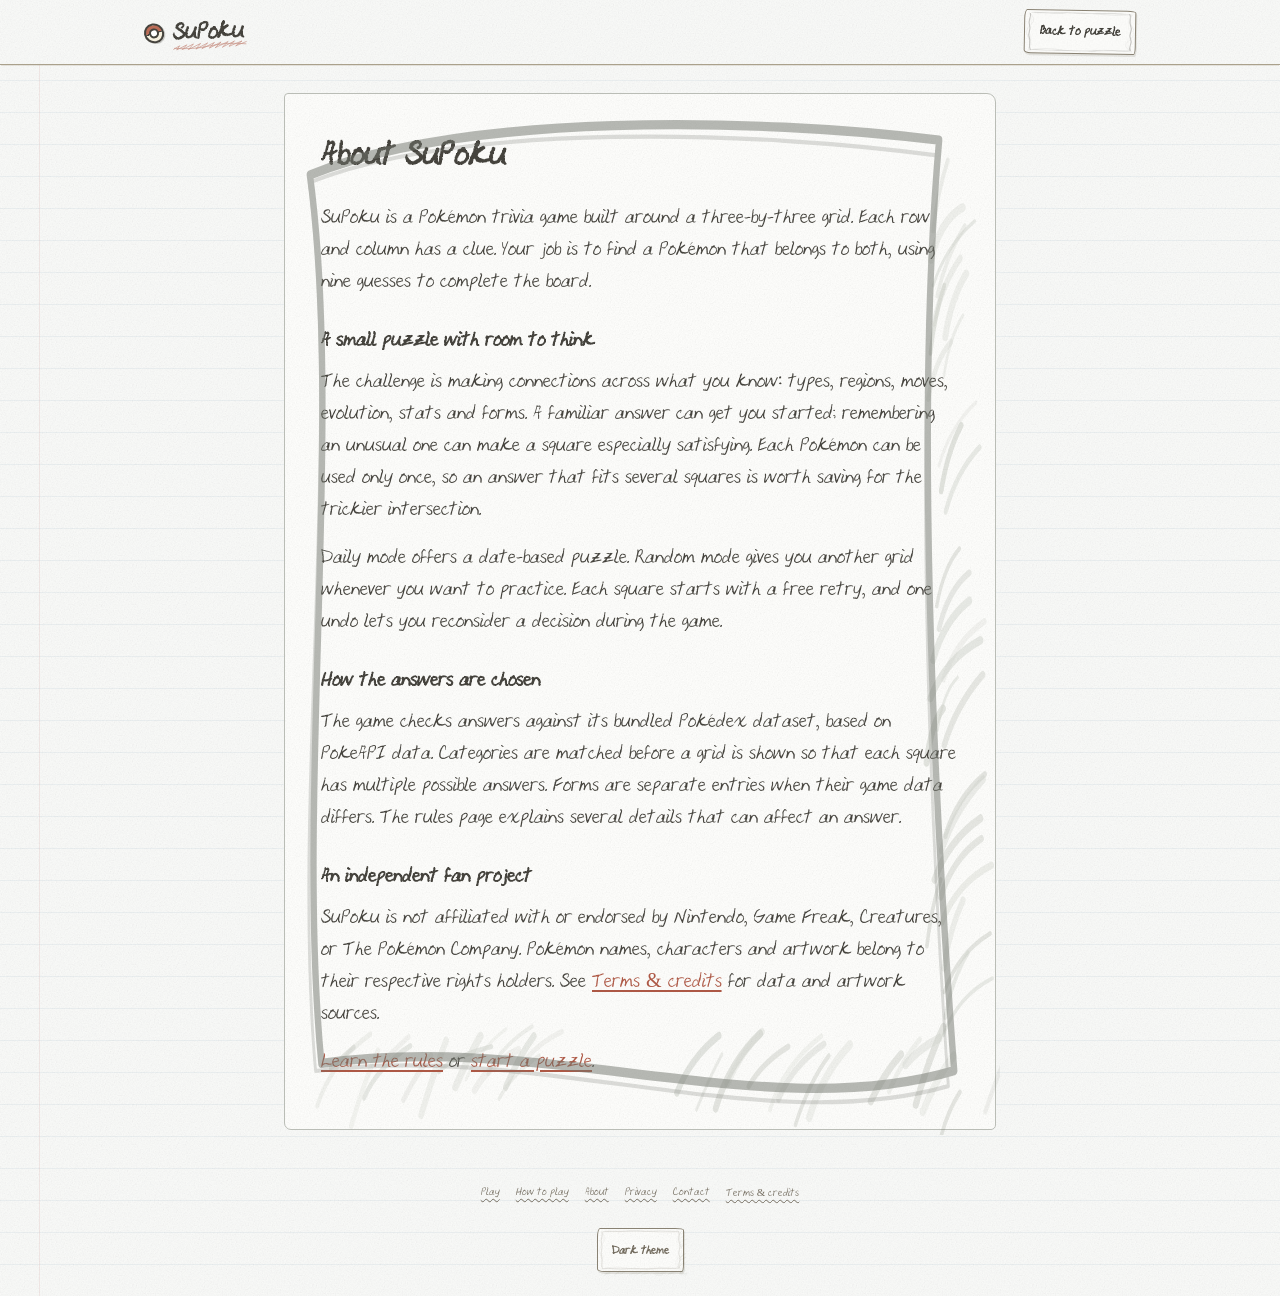
==== about.html @ bc1ccc9e "Initial commit: SuPoku daily Pokémon trivia grid Includes saved progress across reloads, a daily puz" ====
<!DOCTYPE html>
<html lang="en"><head><meta charset="utf-8">
<meta name="viewport" content="width=device-width, initial-scale=1">
<title>About SuPoku · SuPoku</title>
<meta name="description" content="An independent Pokémon trivia puzzle with a paper-and-pencil feel.">
<script src="theme.js"></script><link rel="stylesheet" href="style.css"></head>
<body class="info-page"><header class="topbar"><a class="brand" href="index.html"><span class="ball" aria-hidden="true"></span> SuPoku</a><a class="pill" href="index.html">Back to puzzle</a></header>
<main class="document-page"><article><h1>About SuPoku</h1>
<p>SuPoku is a Pokémon trivia game built around a three-by-three grid. Each row and column has a clue. Your job is to find a Pokémon that belongs to both, using nine guesses to complete the board.</p>
<h2>A small puzzle with room to think</h2>
<p>The challenge is making connections across what you know: types, regions, moves, evolution, stats and forms. A familiar answer can get you started; remembering an unusual one can make a square especially satisfying. Each Pokémon can be used only once, so an answer that fits several squares is worth saving for the trickier intersection.</p>
<p>Daily mode offers a date-based puzzle. Random mode gives you another grid whenever you want to practice. Each square starts with a free retry, and one undo lets you reconsider a decision during the game.</p>
<h2>How the answers are chosen</h2>
<p>The game checks answers against its bundled Pokédex dataset, based on PokeAPI data. Categories are matched before a grid is shown so that each square has multiple possible answers. Forms are separate entries when their game data differs. The rules page explains several details that can affect an answer.</p>
<h2>An independent fan project</h2>
<p>SuPoku is not affiliated with or endorsed by Nintendo, Game Freak, Creatures, or The Pokémon Company. Pokémon names, characters and artwork belong to their respective rights holders. See <a href="terms.html">Terms &amp; credits</a> for data and artwork sources.</p>
<p><a href="how-to-play.html">Learn the rules</a> or <a href="index.html">start a puzzle</a>.</p></article></main>
<footer class="site-footer"><nav aria-label="Site information"><a href="index.html">Play</a><a href="how-to-play.html">How to play</a><a href="about.html">About</a><a href="privacy.html">Privacy</a><a href="contact.html">Contact</a><a href="terms.html">Terms & credits</a></nav></footer><div class="theme-footer"><button class="ghost" type="button" data-theme-toggle aria-pressed="false">Dark theme</button></div></body></html>
---- style.css ----
@font-face {
  font-family: "Scapholene";
  src: url("assets/fonts/Scapholene.ttf") format("truetype");
  font-weight: 400;
  font-style: normal;
  font-display: swap;
}

:root {
  --bg: #f3efe5;
  --card: #faf7ef;
  --ink: #45433d;
  --muted: #756e61;
  --line: #bab2a1;
  --accent: #ad5845;
  --bad: #a34449;

  --radius: 14px;
  --radius-sm: 10px;

  /* Board metrics. The row-header column is narrower than the play squares so
     the squares get the space, and the Pokemon sits small inside its square. */
  --cell: 116px;
  --head: 96px;
  --gap: 8px;
  --mon: 54px;

  --shadow-sm: 0 1px 2px rgba(16, 24, 40, .05);
  --shadow-md: 0 4px 14px rgba(16, 24, 40, .07);
  --shadow-lg: 0 18px 46px rgba(16, 24, 40, .22);
}

* { box-sizing: border-box; }

/* author display rules must not defeat the hidden attribute */
[hidden] { display: none !important; }

body {
  margin: 0;
  font-family: "Segoe Print", "Bradley Hand", "Chalkboard SE", cursive;
  background: var(--bg);
  color: var(--ink);
  -webkit-font-smoothing: antialiased;
  -webkit-tap-highlight-color: transparent;
}

button { font-family: inherit; }

/* ------------------------------------------------------------- topbar --- */
.topbar {
  display: flex; align-items: center; justify-content: space-between;
  gap: 16px; padding: 11px 20px;
  background: var(--card); border-bottom: 1px solid var(--line);
  position: sticky; top: 0; z-index: 40;
}
.brand {
  display: flex; align-items: center; gap: 9px;
  font-size: 18px; font-weight: 800; letter-spacing: -.01em;
}
.ball {
  width: 20px; height: 20px; border-radius: 50%; flex: none;
  background: linear-gradient(180deg, var(--accent) 0 48%, #fff 48% 52%, #f3f5f8 52% 100%);
  border: 2px solid var(--ink); position: relative;
}
.ball::after {
  content: ""; position: absolute; inset: 0; margin: auto;
  width: 6px; height: 6px; border-radius: 50%;
  background: #fff; border: 2px solid var(--ink);
}
.topbar-actions { display: flex; gap: 7px; align-items: center; }

.pill {
  border: 1px solid var(--line); background: var(--card); color: var(--muted);
  font: inherit; font-size: 13px; font-weight: 600;
  padding: 7px 15px; border-radius: 999px; cursor: pointer;
  transition: background .12s, color .12s, border-color .12s;
}
.pill:hover { color: var(--ink); }
.pill.is-active { background: var(--ink); border-color: var(--ink); color: #fff; }

/* ------------------------------------------------------------ settings --- */
.settings { position: relative; }
.cog {
  display: flex; align-items: center; justify-content: center;
  width: 33px; height: 33px; padding: 0;
  border: 1px solid var(--line); border-radius: 50%;
  background: var(--card); color: var(--muted); cursor: pointer;
  transition: color .12s, border-color .12s;
}
.cog:hover, .cog[aria-expanded="true"] { color: var(--ink); border-color: var(--muted); }

.settings-pop {
  position: absolute; top: 42px; right: 0; z-index: 60;
  width: 212px; padding: 13px 14px;
  background: var(--card); border: 1px solid var(--line);
  border-radius: 12px; box-shadow: var(--shadow-lg);
}
.set-title {
  font-size: 10px; font-weight: 700; letter-spacing: .08em;
  text-transform: uppercase; color: var(--muted); margin-bottom: 9px;
}
.switch-row {
  display: flex; align-items: center; justify-content: space-between;
  gap: 10px; font-size: 13px; font-weight: 600; cursor: pointer;
}
.switch-row input { position: absolute; opacity: 0; pointer-events: none; }
.switch {
  position: relative; flex: none; width: 38px; height: 22px;
  border-radius: 999px; background: var(--line); transition: background .15s;
}
.switch::after {
  content: ""; position: absolute; top: 3px; left: 3px;
  width: 16px; height: 16px; border-radius: 50%;
  background: #fff; box-shadow: 0 1px 3px rgba(0, 0, 0, .25);
  transition: transform .15s;
}
.switch-row input:checked + .switch { background: var(--accent); }
.switch-row input:checked + .switch::after { transform: translateX(16px); }
.switch-row input:focus-visible + .switch { outline: 2px solid var(--ink); outline-offset: 2px; }
.set-note { margin: 9px 0 0; font-size: 11px; color: var(--muted); line-height: 1.45; }

/* -------------------------------------------------------------- board --- */
main { padding: 26px 16px 56px; }

.board-wrap {
  display: flex; align-items: flex-start; justify-content: center;
  gap: 26px; flex-wrap: wrap;
}

.board {
  display: grid;
  grid-template-columns: var(--head) repeat(3, var(--cell));
  grid-template-rows: var(--head) repeat(3, var(--cell));
  gap: var(--gap);
}

/* category headers */
.cat {
  display: flex; flex-direction: column; align-items: center; justify-content: center;
  gap: 3px; padding: 4px; text-align: center; line-height: 1.15;
  overflow: hidden;
}
.cat-top {
  font-size: 9px; font-weight: 700; letter-spacing: .08em;
  color: var(--muted); text-transform: uppercase;
}
.cat-main {
  font-size: 13px; font-weight: 800; text-transform: uppercase;
  letter-spacing: -.01em; overflow-wrap: anywhere;
}
.cat-icon { width: 30px; height: 30px; object-fit: contain; margin-bottom: 1px; }
/* a plain type clue is shown as its icon alone, so give it the whole square */
.cat-icon-solo { width: 48px; height: 48px; object-fit: contain; }
.crit-icon-solo { width: 42px; height: 42px; object-fit: contain; }

/* inline type icon, used in search results */
.ticon { width: 16px; height: 16px; object-fit: contain; vertical-align: -3px; }
.crit-icon { width: 28px; height: 28px; object-fit: contain; margin-bottom: 3px; }

.corner {
  display: flex; flex-direction: column; align-items: center; justify-content: center;
  gap: 5px;
}
.corner .ball { width: 26px; height: 26px; }
.corner small {
  font-size: 10px; font-weight: 800; color: var(--muted);
  letter-spacing: .02em;
}

/* play squares */
.cell {
  position: relative;
  background: var(--card); border: 1px solid var(--line);
  border-radius: var(--radius-sm); box-shadow: var(--shadow-sm);
  cursor: pointer; padding: 6px 5px; overflow: hidden;
  display: flex; flex-direction: column; align-items: center; justify-content: center;
  gap: 3px;
  transition: box-shadow .12s, border-color .12s, transform .12s;
}
.cell:hover:not(.filled):not(.locked) {
  border-color: var(--accent);
  box-shadow: 0 0 0 2px rgba(227, 53, 13, .16), var(--shadow-sm);
}
.cell.filled, .cell.locked { cursor: default; }
.cell img { width: var(--mon); height: var(--mon); object-fit: contain; }
.cell .cname {
  font-size: 9.5px; font-weight: 700; text-align: center; line-height: 1.2;
  max-width: 100%; overflow: hidden; overflow-wrap: anywhere;
  display: -webkit-box; -webkit-line-clamp: 2; -webkit-box-orient: vertical;
}
.cell.miss { background: #fdf0f1; border-color: #f0c8cd; }
.cell.miss .cname { color: var(--bad); }

/* a filled square you can still spend the undo on */
.cell.undoable { cursor: pointer; }
.cell.undoable:hover { box-shadow: 0 0 0 2px rgba(123, 135, 148, .35), var(--shadow-sm); }

/* a square whose free retry has been spent */
.cell.used-retry::after {
  content: ""; position: absolute; top: 6px; right: 6px;
  width: 6px; height: 6px; border-radius: 50%; background: #e78b96;
}

@keyframes shake {
  0%,100% { transform: translateX(0); }
  25% { transform: translateX(-6px); }
  75% { transform: translateX(6px); }
}
.shake { animation: shake .28s; }

/* ------------------------------------------------------------- rarity --- */
/* Tint by how many other players gave the same answer. */
.cell.tier-legendary,
.cell.tier-epic,
.cell.tier-rare,
.cell.tier-uncommon,
.cell.tier-common { border-width: 2px; }

.tier-legendary { background: #ffd873; border-color: #c08a00; }
.tier-epic      { background: #d7bdfa; border-color: #6d28d9; }
.tier-rare      { background: #a9d2fb; border-color: #1667c8; }
.tier-uncommon  { background: #98e3b0; border-color: #17833f; }
.tier-common    { background: #cfd8e5; border-color: #74839a; }

.rarity {
  position: absolute; top: 5px; left: 5px;
  font-size: 9px; font-weight: 800;
  padding: 1.5px 5px; border-radius: 6px;
  background: #fff; color: var(--ink);
  box-shadow: 0 1px 2px rgba(0, 0, 0, .14);
}

.legend {
  display: flex; flex-wrap: wrap; gap: 7px 15px;
  justify-content: center; margin-top: 24px;
  font-size: 10.5px; font-weight: 600; color: var(--muted);
}
.legend-item { display: flex; align-items: center; gap: 5px; }
.legend-item i {
  width: 13px; height: 13px; border-radius: 3px;
  border: 1px solid; display: inline-block;
}

/* ---------------------------------------------------------- scorepanel --- */
.scorepanel { display: flex; flex-direction: column; gap: 9px; width: 166px; }

.panel-card {
  background: var(--card); border: 1px solid var(--line);
  border-radius: 12px; padding: 12px 14px; box-shadow: var(--shadow-sm);
}

.guess-head { display: flex; align-items: baseline; justify-content: space-between; gap: 8px; }
.score-label {
  font-size: 10px; font-weight: 700; letter-spacing: .07em;
  color: var(--muted); text-transform: uppercase; line-height: 1.3;
}
.score-value { font-size: 30px; font-weight: 800; line-height: 1; font-variant-numeric: tabular-nums; }

/* nine bars, one per guess, dimming as they are spent */
.pips { display: flex; gap: 4px; margin-top: 11px; }
.pip { flex: 1; height: 5px; border-radius: 3px; background: var(--accent); }
.pip.spent { background: var(--line); }

.undo-card {
  display: flex; align-items: center; gap: 8px;
  font-size: 12px; font-weight: 600; padding: 11px 13px;
}
.undo-icon { font-size: 15px; line-height: 1; }
.undo-card.is-ready { color: var(--ink); box-shadow: inset 3px 0 0 var(--accent), var(--shadow-sm); }
.undo-card.is-spent { color: var(--muted); border-style: dashed; background: transparent; box-shadow: none; }
.undo-card.is-spent .undo-icon { opacity: .45; }

.score-sub { font-size: 11px; color: var(--muted); text-align: center; }

.ghost {
  border: 1px solid var(--line); background: var(--card); color: var(--muted);
  font: inherit; font-size: 12px; font-weight: 600;
  padding: 10px 14px; border-radius: 10px; cursor: pointer;
  transition: color .12s, border-color .12s;
}
.ghost:hover { color: var(--bad); border-color: var(--bad); }
.ghost:disabled { opacity: .4; cursor: default; }
.ghost:disabled:hover { color: var(--muted); border-color: var(--line); }
.ghost.wide { width: 100%; }

.hint { text-align: center; color: var(--muted); font-size: 12.5px; margin-top: 18px; }
.loading { text-align: center; padding: 80px 20px; color: var(--muted); }

/* -------------------------------------------------------------- sheet --- */
.overlay {
  position: fixed; inset: 0; background: rgba(20, 28, 38, .55);
  display: flex; align-items: flex-start; justify-content: center;
  padding: 7vh 14px 14px; z-index: 50;
  overflow-y: auto;
}
.sheet {
  background: var(--card); border-radius: var(--radius); width: 100%; max-width: 430px;
  padding: 22px; position: relative; box-shadow: var(--shadow-lg);
}
.sheet-close {
  position: absolute; top: 8px; right: 10px; border: 0; background: none;
  width: 32px; height: 32px; font-size: 24px; line-height: 1;
  color: var(--muted); cursor: pointer;
}
.sheet-close:hover { color: var(--ink); }

.sheet-crit { display: flex; align-items: center; justify-content: center; gap: 14px; margin-bottom: 16px; }
.crit { text-align: center; flex: 1; min-width: 0; }
.crit-top {
  display: block; font-size: 9.5px; font-weight: 700; letter-spacing: .09em;
  color: var(--muted); text-transform: uppercase;
}
.crit-main { display: block; font-size: 15px; font-weight: 800; text-transform: uppercase; overflow-wrap: anywhere; }
.crit-x { color: var(--muted); font-size: 18px; flex: none; }

.answer-count {
  text-align: center; font-size: 12px; font-weight: 600; color: var(--muted);
  margin: -6px 0 13px;
}
.sheet-miss {
  text-align: center; font-size: 12.5px; font-weight: 600;
  color: var(--bad); margin: -6px 0 12px;
}
.undo-square {
  display: block; margin: 0 auto 12px;
  border: 1px solid var(--line); background: var(--card); color: var(--muted);
  font: inherit; font-size: 12px; font-weight: 600;
  padding: 8px 14px; border-radius: 8px; cursor: pointer;
}
.undo-square:hover { color: var(--ink); border-color: var(--muted); }

#search {
  width: 100%; font: inherit; font-size: 16px; padding: 11px 13px;
  border: 1px solid var(--line); border-radius: 9px; outline: none;
}
#search:focus { border-color: var(--accent); }

.results { list-style: none; margin: 10px 0 0; padding: 0; max-height: 44vh; overflow-y: auto; }
.results li {
  display: flex; align-items: center; gap: 10px; padding: 6px 8px;
  border-radius: 8px; cursor: pointer;
}
.results li:hover, .results li.sel { background: #f1f4f9; }
.results img { width: 40px; height: 40px; object-fit: contain; flex: none; }
.results .rname { font-size: 14px; font-weight: 600; }
.results .rmeta { font-size: 11px; color: var(--muted); }
.results .empty { color: var(--muted); font-size: 13px; padding: 10px 8px; cursor: default; }

/* --------------------------------------------------------- done sheet --- */
.sheet-done { text-align: center; max-width: 400px; }
.sheet-done h2 { margin: 4px 0 4px; font-size: 22px; }
.sheet-done p { margin: 0 0 14px; color: var(--muted); font-size: 14px; }
.done-grid {
  display: grid; grid-template-columns: repeat(3, 1fr); gap: 6px;
  margin-bottom: 16px; font-size: 11px;
}
.done-grid > button {
  background: #f1f4f9; border-radius: 8px; padding: 8px 4px;
  display: flex; flex-direction: column; align-items: center; gap: 3px;
}
.done-grid img { width: 42px; height: 42px; object-fit: contain; }
.done-grid img.faded { opacity: .45; }
.done-grid .miss-txt { color: var(--muted); }
.done-score { margin: 0 0 6px; font-size: 12.5px; font-weight: 700; color: var(--ink); }
.done-hint { font-size: 12px; color: var(--muted); margin: 0 0 14px; }

/* nearest-neighbour only where a real pixel sprite is being shown */
body.pixel-art img.poke, img.poke.is-sprite { image-rendering: pixelated; }

.sheet-confirm { text-align: center; max-width: 360px; }
.sheet-confirm h2 { margin: 4px 0 8px; font-size: 19px; }
.sheet-confirm p { margin: 0 0 18px; color: var(--muted); font-size: 13.5px; }
.confirm-actions { display: flex; gap: 10px; }
.confirm-actions .ghost, .confirm-actions .primary { flex: 1; padding: 11px 14px; }

.primary {
  border: 0; background: var(--accent); color: #fff; font: inherit;
  font-size: 14px; font-weight: 700; padding: 12px 22px;
  border-radius: 10px; cursor: pointer; width: 100%;
}
.primary:hover { filter: brightness(1.06); }

/* -------------------------------------------------------------- toast --- */
.toast {
  position: fixed; left: 50%; bottom: 22px; transform: translateX(-50%);
  background: var(--ink); color: #fff; font-size: 13px; font-weight: 600;
  padding: 11px 18px; border-radius: 10px; z-index: 80;
  box-shadow: 0 8px 24px rgba(0, 0, 0, .25); max-width: calc(100vw - 28px);
  text-align: center;
}
.toast b { color: #ffb4a6; }

/* Sketchbook finish: local paper grain, uneven pencil contours, soft pigment. */
body {
  min-height: 100vh;
  background-image: url("assets/paper-grain.svg"),
    radial-gradient(ellipse at 45% 20%, #fffdf680, transparent 75%);
}

.topbar {
  background: var(--bg) url("assets/paper-grain.svg");
  border-bottom: 1px solid #aaa18c;
  box-shadow: 0 2px 0 -1px #aaa18c40;
  padding: 14px max(24px, calc((100vw - 1000px) / 2));
}
.brand { font-size: 24px; font-weight: 700; transform: rotate(-2deg); }
.ball {
  border-radius: 48% 52% 46% 54%;
  background: linear-gradient(175deg, #ba6c57 0 46%, var(--ink) 47% 53%, #f6f0df 54%);
  box-shadow: 1px 1px 0 #45433d40;
}
.pill, .cog, .ghost, .undo-square, .primary {
  border: 1px solid #898273;
  border-radius: 5px 12px 4px 10px / 10px 4px 12px 5px;
  background-image: url("assets/paper-grain.svg");
  box-shadow: 1px 2px 0 #514a3520;
}
.pill { color: var(--ink); }
.pill.is-active {
  color: var(--accent); border-color: var(--accent); background-color: #efe1cf;
  background-image: repeating-linear-gradient(-38deg, transparent 0 4px, #ad584510 4px 5px);
  transform: rotate(-2deg);
}
.cog { border-radius: 46% 54% 48% 52%; }
.cell {
  border: 1.5px solid #8c877a;
  border-radius: 4px 8px 5px 9px / 8px 4px 9px 4px;
  background-image: url("assets/paper-grain.svg");
  box-shadow: 1px 2px 0 #61564020, inset 0 0 15px #aa926708;
}
.cell:nth-child(3n) { border-radius: 8px 4px 9px 3px / 4px 9px 3px 8px; }
.cell::before {
  content: ""; position: absolute; inset: 2px; pointer-events: none;
  border: 1px solid #655b4220; border-radius: inherit;
}
.cell:hover:not(.filled):not(.locked) {
  background-color: #f2e8d6; border-color: var(--accent);
  box-shadow: 1px 2px 0 #ad584535; transform: translateY(-2px);
}
.cat-main, .crit-main { font-weight: 700; }
.cat-icon, .cat-icon-solo, .crit-icon, .crit-icon-solo { filter: saturate(.7); }
.panel-card, .settings-pop, .sheet {
  background-image: url("assets/paper-grain.svg");
  border: 1px solid #a59a83;
  border-radius: 3px 7px 4px 9px / 8px 3px 8px 4px;
  box-shadow: 2px 3px 0 #675b3c13, 0 8px 18px #675b3c09;
}
.scorepanel { padding-top: 12px; }
.guess-card { position: relative; padding-top: 19px; transform: rotate(1deg); }
.guess-card::before {
  content: ""; position: absolute; top: -7px; left: 32%; width: 36%; height: 14px;
  background: #dbc89c85; border-left: 1px dashed #b3a17970; border-right: 1px dashed #b3a17970;
  transform: rotate(-5deg);
}
.score-value { font-weight: 400; }
.pip { border-radius: 40% 20% 30% 10%; height: 6px; transform: rotate(-6deg); }
.pip:nth-child(even) { transform: rotate(4deg); }
.undo-card.is-ready { box-shadow: inset 3px 0 0 #ad584590, 1px 2px 0 #514a3515; }
.legend { margin-top: 30px; }
.legend-item i { border-radius: 35% 20% 30% 15%; background-image: url("assets/paper-grain.svg"); }
.hint { max-width: 540px; margin: 20px auto 0; line-height: 1.8; }
.tier-legendary { background-color: #f0dc9b; border-color: #a58a3f; }
.tier-epic { background-color: #ddcde8; border-color: #9377a4; }
.tier-rare { background-color: #cbdce5; border-color: #6b8fa5; }
.tier-uncommon { background-color: #d0dfbf; border-color: #7e9568; }
.tier-common { background-color: #dedbd1; border-color: #938d7e; }
.cell.miss { background-color: #f1dcd5; border-color: #bf8782; }
.rarity { background: #faf7efd9; box-shadow: none; border-radius: 2px 5px 3px 4px; }
.overlay { background: #3e392c66; backdrop-filter: blur(2px); }
.sheet { box-shadow: 5px 8px 0 #30261618, 0 18px 50px #30261626; }
#search {
  color: var(--ink); background: #fffdf660 url("assets/paper-grain.svg");
  border: 1px solid #9e9380; border-bottom: 2px solid #807563;
  border-radius: 5px 3px 8px 3px;
}
#search::placeholder { color: var(--muted); opacity: 1; }
.results li:hover, .results li.sel, .done-grid > button { background: #e9e1d1; }
.primary { border-color: #8c4839; }
.toast { background: #514c42 url("assets/paper-grain.svg"); border-radius: 4px 9px 5px 7px; }
button:focus-visible, .cell:focus-visible, #search:focus-visible {
  outline: 2px dashed var(--accent); outline-offset: 4px;
}
@media (prefers-reduced-motion: reduce) {
  *, *::before, *::after { animation: none !important; transition: none !important; }
}

/* Size the grid from its container, including when scrollbars take up space. */
html { -webkit-text-size-adjust: 100%; }
body { min-height: 100svh; }
main {
  width: 100%; max-width: 1040px; margin-inline: auto;
  padding: clamp(18px, 4svh, 48px) 24px max(20px, env(safe-area-inset-bottom));
}
.topbar {
  padding-block: 10px;
  padding-left: max(16px, env(safe-area-inset-left), calc((100% - 992px) / 2));
  padding-right: max(16px, env(safe-area-inset-right), calc((100% - 992px) / 2));
}
.brand { white-space: nowrap; }
.topbar-actions { flex: none; }
.pill, .cog, .ghost, .primary, .undo-square, .sheet-close { min-height: 44px; }
.cog, .sheet-close { width: 44px; }
.settings-pop { top: calc(100% + 10px); max-width: calc(100vw - 32px); }
.board-wrap { flex-wrap: nowrap; gap: clamp(18px, 3vw, 36px); }
.board {
  width: min(62vw, max(340px, calc(100svh - 230px)), 620px);
  flex: none; aspect-ratio: 1;
  grid-template-columns: minmax(0, .8fr) repeat(3, minmax(0, 1fr));
  grid-template-rows: minmax(0, .8fr) repeat(3, minmax(0, 1fr));
  gap: clamp(5px, 1vw, 9px);
}
.cat, .cell { min-width: 0; min-height: 0; }
.cell img { width: min(48%, 72px); height: auto; aspect-ratio: 1; flex-shrink: 1; min-height: 0; }
.cell .cname { font-size: clamp(9px, .85vw, 12px); }
.cat-main { font-size: clamp(11px, 1.1vw, 15px); }
.cat-top { font-size: clamp(8px, .8vw, 10px); }
.scorepanel { width: 184px; flex: none; padding-top: 12px; gap: 12px; }
.score-label { font-size: 11px; }
.undo-card { line-height: 1.6; }
.legend { margin-top: 22px; font-size: 11px; gap: 7px 16px; }
.hint { margin-top: 14px; font-size: 13px; }
.overlay {
  padding: max(16px, env(safe-area-inset-top)) max(12px, env(safe-area-inset-right)) max(16px, env(safe-area-inset-bottom)) max(12px, env(safe-area-inset-left));
  align-items: center; overscroll-behavior: contain;
}
.sheet { max-height: calc(100dvh - 32px); overflow-y: auto; overscroll-behavior: contain; }
.sheet-crit { padding-inline: 16px; }
.sheet-close { top: 2px; right: 2px; }
.results { max-height: min(44dvh, 380px); overscroll-behavior: contain; }
.results li { min-height: 48px; }
#search { min-height: 48px; }

@media (max-width: 759px) {
  main { padding: 18px 12px max(16px, env(safe-area-inset-bottom)); }
  .board-wrap { flex-direction: column; align-items: center; gap: 18px; }
  .board {
    /* Keep the board large enough to read on short screens; the page can scroll. */
    width: min(100%, 500px, max(280px, calc(100svh - 280px)));
  }
  .scorepanel {
    width: min(100%, 500px, max(280px, calc(100svh - 280px)));
    padding-top: 0; display: grid; grid-template-columns: minmax(0, 1fr) minmax(0, 1fr);
    gap: 8px 10px; align-items: stretch;
  }
  .guess-card { grid-row: span 2; display: flex; flex-direction: column; justify-content: center; padding: 16px 12px; }
  .guess-head { gap: 5px; }
  .score-label { font-size: 10px; }
  .undo-card { padding: 6px 10px; font-size: 11px; line-height: 1.4; }
  .scorepanel .ghost.wide { width: 100%; padding: 5px 10px; }
  .score-sub { grid-column: 1 / -1; font-size: 10px; }
  .legend { margin-top: 16px; font-size: 10px; gap: 5px 12px; }
  .hint { font-size: 12px; max-width: 440px; margin-top: 10px; line-height: 1.6; }
  .cat-main { font-size: clamp(10px, 2.5vw, 13px); }
  .cat-top { font-size: clamp(8px, 1.8vw, 9px); letter-spacing: .03em; }
  .cell .cname { font-size: clamp(8px, 2vw, 11px); }
  .rarity { font-size: 8px; padding: 1px 3px; top: 3px; left: 3px; }
  .cat-icon { width: 25px; height: 25px; }
  .cat-icon-solo { width: 38px; height: 38px; }
  .corner small { font-size: 9px; }
}
@media (max-width: 400px) {
  .topbar { padding-inline: 10px; gap: 6px; }
  .brand { font-size: 18px; gap: 5px; }
  .topbar-actions { gap: 5px; }
  .pill { padding: 6px 9px; font-size: 12px; }
  .cat { padding: 2px; gap: 2px; }
  .cell { padding: 4px 3px; gap: 2px; }
  .sheet { padding: 22px 12px 14px; }
  .crit-main { font-size: 12px; }
}
@media (max-height: 500px) and (min-width: 600px) {
  main { padding-top: 12px; }
  .board-wrap { flex-direction: row; align-items: flex-start; }
  .board { width: min(55%, max(260px, calc(100svh - 90px))); }
  .scorepanel { display: flex; width: 170px; padding-top: 10px; }
  .legend { margin-top: 14px; }
  .overlay { align-items: flex-start; }
}
@media (max-width: 400px) and (max-height: 650px) {
  main { padding-top: 10px; padding-bottom: 10px; }
  .board { width: min(100%, max(260px, calc(100svh - 305px))); }
  .board-wrap { gap: 12px; }
  .guess-card { padding: 12px 8px; }
  .score-value { font-size: 26px; }
  .legend { margin-top: 10px; font-size: 9px; gap: 4px 9px; }
  .legend-item { gap: 4px; }
  .legend-item i { width: 10px; height: 10px; }
  .hint { margin-top: 8px; font-size: 10px; line-height: 1.5; }
}

/* Crawlable information pages keep the same sketchbook treatment. */
a { color: var(--accent); text-underline-offset: 3px; }
a:focus-visible { outline: 2px dashed var(--accent); outline-offset: 4px; }
.info-page .brand { color: var(--ink); text-decoration: none; }
.info-page .topbar > .pill { display: inline-flex; align-items: center; text-decoration: none; }
.document-page { max-width: 760px; padding-block: 28px 32px; }
.document-page article {
  padding: clamp(18px, 4vw, 36px); background: var(--card) url("assets/paper-grain.svg");
  border: 1px solid var(--line); border-radius: 4px 9px 5px 7px;
  line-height: 1.85; font-family: "Segoe UI", system-ui, sans-serif; font-size: 16px;
  overflow-wrap: anywhere;
}
.document-page h1, .document-page h2 { font-family: "Segoe Print", "Bradley Hand", cursive; line-height: 1.5; }
.document-page h1 { font-size: clamp(25px, 5vw, 34px); margin: 0 0 20px; }
.document-page h2 { font-size: 20px; margin: 28px 0 10px; }
.document-page p { margin: 0 0 16px; }
.document-page li { margin-block: 8px; }
.document-page ul, .document-page ol { padding-left: 24px; }
.draft-note { padding: 12px; border: 1px dashed var(--accent); background: #efe1cf; }
.site-footer { max-width: 820px; margin: 0 auto; padding: 8px 12px max(14px, env(safe-area-inset-bottom)); }
.site-footer nav { display: flex; flex-wrap: wrap; justify-content: center; gap: 0 16px; }
.site-footer a { display: inline-flex; align-items: center; min-height: 44px; font-size: 11px; color: var(--muted); }
@media (max-width: 400px) { .site-footer nav { gap: 0 12px; } }

.theme-switch { margin-bottom: 16px; }
.switch-row { min-height: 44px; }
.theme-footer { text-align: center; padding: 0 12px 24px; }
:root { color-scheme: light; }
:root[data-theme="dark"] {
  color-scheme: dark;
  --bg: #242522;
  --card: #30322d;
  --ink: #e5e0d3;
  --muted: #b5b2a6;
  --line: #656759;
  --accent: #e4a28b;
  --bad: #eda4a5;
  --shadow-sm: 0 1px 2px #0003;
  --shadow-lg: 0 18px 46px #0006;
}
[data-theme="dark"] body {
  background-image: url("assets/paper-grain.svg"), radial-gradient(ellipse at 45% 20%, #d7ceb408, transparent 75%);
}
[data-theme="dark"] .topbar { border-bottom-color: var(--line); box-shadow: 0 2px 0 -1px #0005; }
[data-theme="dark"] .ball { background: linear-gradient(175deg, #ae705c 0 46%, #c6beab 47% 53%, #42443b 54%); }
[data-theme="dark"] .ball::after { background: #393b34; }
[data-theme="dark"] :is(.pill, .cog, .ghost, .undo-square) { border-color: #858674; }
[data-theme="dark"] .pill.is-active { background-color: #493b32; border-color: var(--accent); }
[data-theme="dark"] .cell { border-color: #878979; box-shadow: 1px 2px 0 #0004, inset 0 0 15px #0001; }
[data-theme="dark"] .cell::before { border-color: #cbc6af22; }
[data-theme="dark"] .cell:hover:not(.filled):not(.locked) { background-color: #454137; border-color: var(--accent); box-shadow: 1px 2px 0 #0005; }
[data-theme="dark"] :is(.panel-card, .settings-pop, .sheet) { border-color: #777866; box-shadow: 2px 3px 0 #0003, 0 8px 18px #0002; }
[data-theme="dark"] .guess-card::before { background: #ac9d6870; }
[data-theme="dark"] .undo-card.is-ready { box-shadow: inset 3px 0 0 var(--accent), 1px 2px 0 #0003; }
[data-theme="dark"] .overlay { background: #11140fd1; }
[data-theme="dark"] #search { background: #242620 url("assets/paper-grain.svg"); border-color: #8e8c77; }
[data-theme="dark"] #search:focus { border-color: var(--accent); }
[data-theme="dark"] :is(.results li:hover, .results li.sel, .done-grid > button) { background: #44463c; }
[data-theme="dark"] .primary { background-color: #a65842; color: #fff5e9; border-color: #d38d72; }
[data-theme="dark"] .tier-legendary { background-color: #554b2b; border-color: #ba9c53; }
[data-theme="dark"] .tier-epic { background-color: #4a3d56; border-color: #b79bc8; }
[data-theme="dark"] .tier-rare { background-color: #334955; border-color: #88b1c6; }
[data-theme="dark"] .tier-uncommon { background-color: #3c4c32; border-color: #a0b785; }
[data-theme="dark"] .tier-common { background-color: #44453d; border-color: #a3a08d; }
[data-theme="dark"] .cell.miss { background-color: #563738; border-color: #c98c8a; }
[data-theme="dark"] .rarity { background: #252720e8; }
[data-theme="dark"] .switch { background: #626654; }
[data-theme="dark"] .switch-row input:checked + .switch { background: #b76e55; }
[data-theme="dark"] .draft-note { background: #493b32; }
[data-theme="dark"] .theme-footer [aria-pressed="true"] { color: var(--accent); border-color: var(--accent); }

/* Retraced pencil lines stay on decorative layers, leaving text and hit areas crisp. */
:root { --pencil: #6f695a; --hatch: #766c5410; }
:root[data-theme="dark"] { --pencil: #b8b6a2; --hatch: #ddd3b510; }
.cell, [data-theme="dark"] .cell {
  border-style: solid;
  border-radius: 3% 2% 4% 2% / 2% 4% 2% 3%;
  box-shadow: 1px 2px 0 var(--hatch);
  background-image: url("assets/paper-grain.svg"), repeating-linear-gradient(128deg, transparent 0 9px, var(--hatch) 9px 10px, transparent 10px 14px);
}
.cell::before, [data-theme="dark"] .cell::before {
  inset: 0; border: 0; border-radius: 0;
  background: var(--pencil); opacity: .75;
  mask: url("assets/sketch-frame.svg") center / 100% 100% no-repeat;
}
.cell:nth-child(3n)::before { transform: rotate(180deg); }
.cell:not([class*="tier-"]):not(.miss),
[data-theme="dark"] .cell:not([class*="tier-"]):not(.miss) { border-color: transparent; }
.cell:nth-child(4n)::before { transform: scaleX(-1); }
.panel-card, .settings-pop, .sheet, .document-page article { position: relative; }
.panel-card::after, .settings-pop::after, .sheet::after, .document-page article::after {
  content: ""; position: absolute; inset: 1px; pointer-events: none;
  background: var(--pencil); opacity: .35;
  mask: url("assets/sketch-frame.svg") center / 100% 100% no-repeat;
}
.pill, .ghost, .undo-square, .primary {
  position: relative;
  border-radius: 3px 9px 2px 7px / 9px 2px 8px 3px;
}
.pill::after, .ghost::after, .undo-square::after, .primary::after {
  content: ""; position: absolute; inset: 1px; pointer-events: none;
  background: currentColor; opacity: .28;
  mask: url("assets/sketch-frame.svg") center / 100% 100% no-repeat;
}
.pill.is-active, [data-theme="dark"] .pill.is-active {
  background-image: repeating-linear-gradient(-32deg, transparent 0 3px, var(--hatch) 3px 5px), url("assets/paper-grain.svg");
  text-decoration: underline wavy; text-underline-offset: 5px; text-decoration-thickness: 1px;
}
.brand { position: relative; }
.brand::after {
  content: ""; position: absolute; left: 28px; right: -3px; bottom: -5px; height: 8px;
  background: var(--accent); opacity: .65; pointer-events: none;
  mask: url("assets/scribble.svg") center / 100% 100% no-repeat;
  transform: rotate(-2deg);
}
.pips { gap: 2px; }
.pip {
  height: 10px; border-radius: 0;
  mask: url("assets/scribble.svg") center / 100% 100% no-repeat;
}
.legend-item i {
  background-image: repeating-linear-gradient(125deg, transparent 0 2px, var(--hatch) 2px 4px);
  border-radius: 2px 4px 1px 3px; transform: rotate(-7deg);
}
.legend-item:nth-child(even) i { transform: rotate(6deg); }
.cat-main { transform: rotate(-1deg); }
.cat:nth-child(even) .cat-main { transform: rotate(1deg); }
.score-value { position: relative; left: -8px; transform: rotate(-5deg); }
#search, [data-theme="dark"] #search {
  border-bottom-style: dashed; border-bottom-width: 2px;
  border-radius: 3px 8px 2px 4px / 7px 2px 6px 3px;
}
.site-footer a { text-decoration-style: wavy; text-decoration-thickness: 1px; }

/* The supplied iPad sketches float in the page margins like notebook doodles. */
.doodle-layer {
  position: fixed; inset: 0; overflow: hidden; pointer-events: none; z-index: 0;
}
.doodle {
  position: absolute; display: block; height: auto; width: var(--doodle-size);
  opacity: .62; mix-blend-mode: multiply;
  filter: contrast(1.55) drop-shadow(var(--doodle-x, 2px) var(--doodle-y, 3px) 0 #59615b55);
  user-select: none;
}
.doodle-star {
  --doodle-size: clamp(72px, 9vw, 132px); --doodle-x: 2px; --doodle-y: 4px;
  left: max(8px, calc((100vw - 1160px) / 2)); top: 19vh; transform: rotate(-12deg);
}
.doodle-eye {
  --doodle-size: clamp(56px, 7vw, 96px); --doodle-x: 3px; --doodle-y: 2px;
  right: max(10px, calc((100vw - 1160px) / 2)); top: 25vh; transform: rotate(8deg);
}
.doodle-differential {
  --doodle-size: clamp(122px, 15vw, 220px); --doodle-x: 2px; --doodle-y: 4px;
  left: max(-28px, calc((100vw - 1330px) / 2)); top: 50vh; transform: rotate(-5deg);
}
.doodle-kinetic {
  --doodle-size: clamp(110px, 14vw, 200px); --doodle-x: 4px; --doodle-y: 3px;
  right: max(-20px, calc((100vw - 1300px) / 2)); top: 59vh; transform: rotate(4deg);
}
.doodle-stick {
  --doodle-size: clamp(72px, 9vw, 125px); --doodle-x: 2px; --doodle-y: 4px;
  left: max(12px, calc((100vw - 1120px) / 2)); bottom: 11vh; transform: rotate(-7deg);
}
.doodle-pythagorean {
  --doodle-size: clamp(132px, 17vw, 250px); --doodle-x: 3px; --doodle-y: 3px;
  right: max(-25px, calc((100vw - 1230px) / 2)); bottom: 9vh; transform: rotate(3deg);
}
body > :is(.topbar, main, .loading, .site-footer) { position: relative; z-index: 1; }
[data-theme="dark"] .topbar { z-index: 40; }
[data-theme="light"] .topbar, :root:not([data-theme="dark"]) .topbar { z-index: 40; }
[data-theme="dark"] .doodle {
  opacity: .48; mix-blend-mode: screen;
  filter: invert(1) contrast(1.55) drop-shadow(var(--doodle-x, 2px) var(--doodle-y, 3px) 0 #eee8d075);
}
@media (max-width: 759px) {
  .doodle { opacity: .42; }
  .doodle-star { --doodle-size: 64px; left: 1%; top: 18vh; }
  .doodle-eye { --doodle-size: 54px; right: 1%; top: 24vh; }
  .doodle-differential { --doodle-size: 104px; left: -9%; top: 53vh; }
  .doodle-kinetic { --doodle-size: 96px; right: -8%; top: 61vh; }
  .doodle-stick { --doodle-size: 68px; left: 2%; bottom: 10vh; }
  .doodle-pythagorean { --doodle-size: 120px; right: -10%; bottom: 8vh; }
  [data-theme="dark"] .doodle { opacity: .34; }
}
@media (max-width: 400px) {
  .doodle-star { top: 15vh; }
  .doodle-eye { top: 21vh; }
  .doodle-differential { top: 49vh; }
  .doodle-kinetic { top: 57vh; }
}

/* Correct answers sit on tiny, imperfect paper cut-outs. */
:root {
  --cutout-paper: #fffefa;
  --cutout-line: #76786f;
  --cutout-shadow: #59615b55;
}
:root[data-theme="dark"] {
  --cutout-paper: #ebe8dc;
  --cutout-line: #575b53;
  --cutout-shadow: #080b09b8;
}
.cell.filled .poke-cutout {
  position: relative; z-index: 0; isolation: isolate;
  display: flex; align-items: center; justify-content: center;
  width: min(52%, 78px); aspect-ratio: 1; flex: none;
  transform: rotate(var(--cutout-tilt, -2deg));
  /* The shadow is painted by the image below so it follows the Pokémon silhouette. */
  filter: none;
}
.cell.filled .poke-cutout::before {
  /* The mask uses the artwork's alpha channel, so the paper follows the silhouette. */
  content: ""; position: absolute; z-index: -2; inset: 0;
  background: var(--cutout-line); opacity: .65;
  -webkit-mask-image: var(--cutout-image); mask-image: var(--cutout-image);
  -webkit-mask-position: center; mask-position: center;
  -webkit-mask-repeat: no-repeat; mask-repeat: no-repeat;
  -webkit-mask-size: 100% 100%; mask-size: 100% 100%;
  transform: scale(1.14);
}
.cell.filled .poke-cutout::after {
  content: ""; position: absolute; z-index: -1; inset: 0;
  background: var(--cutout-paper);
  -webkit-mask-image: var(--cutout-image); mask-image: var(--cutout-image);
  -webkit-mask-position: center; mask-position: center;
  -webkit-mask-repeat: no-repeat; mask-repeat: no-repeat;
  -webkit-mask-size: 100% 100%; mask-size: 100% 100%;
  transform: scale(1.09);
}
.cell.filled .poke-cutout .poke {
  position: relative; z-index: 0;
  width: 100%; height: 100%; object-fit: contain;
  /* Multiple one-pixel offsets create a crisp paper border around the alpha silhouette. */
  filter:
    drop-shadow(2px 0 0 var(--cutout-paper))
    drop-shadow(-2px 0 0 var(--cutout-paper))
    drop-shadow(0 2px 0 var(--cutout-paper))
    drop-shadow(0 -2px 0 var(--cutout-paper))
    drop-shadow(1px 1px 0 var(--cutout-paper))
    drop-shadow(-1px -1px 0 var(--cutout-paper))
    drop-shadow(0 0 1px var(--cutout-line))
    drop-shadow(var(--cutout-x, 2px) var(--cutout-y, 3px) 1px var(--cutout-shadow));
}
.cell.cutout-0 .poke-cutout { --cutout-tilt: -3deg; --cutout-x: 2px; --cutout-y: 4px; }
.cell.cutout-1 .poke-cutout { --cutout-tilt: 2deg; --cutout-x: 3px; --cutout-y: 2px; }
.cell.cutout-2 .poke-cutout { --cutout-tilt: -1deg; --cutout-x: 1px; --cutout-y: 4px; }
.cell.cutout-3 .poke-cutout { --cutout-tilt: 3deg; --cutout-x: 4px; --cutout-y: 3px; }
.cell.cutout-4 .poke-cutout { --cutout-tilt: -2deg; --cutout-x: 2px; --cutout-y: 2px; }
.cell.cutout-5 .poke-cutout { --cutout-tilt: 1deg; --cutout-x: 4px; --cutout-y: 4px; }

/* White notepad stock with faint ruling and pencil-hatched drop shadows. */
:root {
  --bg: #fafbf9;
  --card: #fffffd;
  --line: #babdb6;
  --pencil: #72766e;
  --hatch: #6972690b;
  --notepad-rule: #7498b51c;
  --notepad-margin: #c97d7d27;
  --scribble-shadow: #5f685347;
}


:root[data-theme="dark"] {
  --notepad-rule: #9aafbc0e;
  --notepad-margin: #d39a8e19;
  --scribble-shadow: #080c08a6;
}
body, [data-theme="dark"] body {
  background-image: url("assets/paper-grain.svg"),
    linear-gradient(90deg, transparent 0 39px, var(--notepad-margin) 39px 40px, transparent 40px),
    repeating-linear-gradient(0deg, transparent 0 31px, var(--notepad-rule) 31px 32px);
}
.topbar { background-image: url("assets/paper-grain.svg"); }
.cell, [data-theme="dark"] .cell, .guess-card {
  /* Border-image paints beyond the box without clipping its contents or moving it. */
  border-image-source: url("assets/pencil-shadow.svg");
  border-image-slice: 12;
  border-image-width: 0 7px 7px 0;
  border-image-outset: 0 3px 3px 0;
  border-image-repeat: round;
}
.panel-card, .settings-pop, .sheet, .ghost, .primary, .undo-square, .document-page article {
  isolation: isolate;
}
.panel-card::before, .settings-pop::before, .sheet::before,
.ghost::before, .primary::before, .undo-square::before, .document-page article::before {
  content: ""; position: absolute; inset: 5px -5px -5px 5px;
  border-radius: inherit; pointer-events: none; z-index: -1;
  background: repeating-linear-gradient(128deg, transparent 0 2px, var(--scribble-shadow) 2px 3px, transparent 3px 5px);
  /* Only expose an L-shaped strip, so the paper and text stay clean. */
  clip-path: polygon(calc(100% - 6px) 0, 100% 0, 100% 100%, 0 100%, 0 calc(100% - 6px), calc(100% - 6px) calc(100% - 6px));
}
/* The guess card already uses its first decorative layer for the tape. */
.guess-card::before {
  inset: auto; top: -7px; left: 32%; width: 36%; height: 14px;
  z-index: 1; clip-path: none; border-radius: 0;
  background: #ddd3b78c;
}
[data-theme="dark"] .guess-card::before { background: #ac9d6870; }
.guess-card { filter: drop-shadow(2px 3px 0 var(--hatch)); }
.cell.tier-legendary { --pencil: #a58a3f; }
.cell.tier-epic { --pencil: #9377a4; }
.cell.tier-rare { --pencil: #6b8fa5; }
.cell.tier-uncommon { --pencil: #7e9568; }
.cell.tier-common { --pencil: #938d7e; }
.cell.miss { --pencil: var(--bad); }
[data-theme="dark"] .cell.tier-legendary { --pencil: #ba9c53; }
[data-theme="dark"] .cell.tier-epic { --pencil: #b79bc8; }
[data-theme="dark"] .cell.tier-rare { --pencil: #88b1c6; }
[data-theme="dark"] .cell.tier-uncommon { --pencil: #a0b785; }
[data-theme="dark"] .cell.tier-common { --pencil: #a3a08d; }
@media (max-width: 560px) {
  body, [data-theme="dark"] body {
    background-image: url("assets/paper-grain.svg"),
      repeating-linear-gradient(0deg, transparent 0 27px, var(--notepad-rule) 27px 28px);
  }
}

/* Loose doodle marks rather than perfectly repeated pencil hatching. */
.cell::before, [data-theme="dark"] .cell::before { opacity: .9; }
.cell:nth-child(3n + 1)::before { transform: rotate(180deg) scaleX(-1); }
.cell:nth-child(3n + 2)::before { transform: scaleY(-1); }
.panel-card::after, .settings-pop::after, .sheet::after, .document-page article::after { opacity: .5; }
.panel-card:not(.guess-card)::before, .settings-pop::before, .sheet::before,
.ghost::before, .primary::before, .undo-square::before, .document-page article::before {
  background: var(--scribble-shadow);
  mask: url("assets/doodle-shadow.svg") 0 0 / 18px 18px repeat;
}
.corner { position: relative; }
.corner::after {
  content: ""; position: absolute; width: 20px; height: 20px;
  right: 9%; top: 16%; pointer-events: none;
  background: var(--accent); opacity: .65;
  mask: url("assets/doodle-star.svg") center / contain no-repeat;
  transform: rotate(13deg);
}
.ball { transform: rotate(-9deg); }
.pill:not(.is-active) { transform: rotate(1deg); }
.scorepanel > .undo-card { transform: rotate(-.6deg); }
.scorepanel > .ghost { transform: rotate(.5deg); }
.legend-item:nth-child(odd) i { transform: rotate(-11deg); }

/* Individually drawn contours and full-length shadows; no repeating shadow tiles. */
.cell:nth-child(6) { --box-outline: url("assets/freeform-1.svg"); --box-shadow: url("assets/freeform-shadow-1.svg"); border-radius: 9% 9% 3% 3% / 4% 4% 4% 7%; }
.cell:nth-child(7) { --box-outline: url("assets/freeform-2.svg"); --box-shadow: url("assets/freeform-shadow-2.svg"); border-radius: 9% 3% 6% 9% / 9% 7% 8% 10%; }
.cell:nth-child(8) { --box-outline: url("assets/freeform-3.svg"); --box-shadow: url("assets/freeform-shadow-3.svg"); border-radius: 6% 5% 7% 3% / 10% 6% 5% 8%; }
.cell:nth-child(10) { --box-outline: url("assets/freeform-4.svg"); --box-shadow: url("assets/freeform-shadow-4.svg"); border-radius: 4% 4% 5% 8% / 7% 4% 5% 3%; }
.cell:nth-child(11) { --box-outline: url("assets/freeform-5.svg"); --box-shadow: url("assets/freeform-shadow-5.svg"); border-radius: 4% 5% 6% 6% / 4% 3% 10% 7%; }
.cell:nth-child(12) { --box-outline: url("assets/freeform-6.svg"); --box-shadow: url("assets/freeform-shadow-6.svg"); border-radius: 8% 3% 3% 7% / 6% 9% 5% 7%; }
.cell:nth-child(14) { --box-outline: url("assets/freeform-7.svg"); --box-shadow: url("assets/freeform-shadow-7.svg"); border-radius: 8% 3% 6% 5% / 9% 10% 7% 9%; }
.cell:nth-child(15) { --box-outline: url("assets/freeform-8.svg"); --box-shadow: url("assets/freeform-shadow-8.svg"); border-radius: 7% 9% 9% 5% / 10% 10% 3% 5%; }
.cell:nth-child(16) { --box-outline: url("assets/freeform-9.svg"); --box-shadow: url("assets/freeform-shadow-9.svg"); border-radius: 4% 8% 9% 5% / 8% 6% 7% 7%; }

.board .cell:nth-child(n)::before {
  mask-image: var(--box-outline); transform: none; opacity: .9;
}
.cell, [data-theme="dark"] .cell {
  border-image-source: var(--box-shadow);
  border-image-slice: 16;
  border-image-width: 0 9px 9px 0;
  border-image-outset: 0 3px 3px 0;
  border-image-repeat: stretch;
}
.guess-card { border-image-source: url("assets/freeform-shadow-4.svg"); border-image-slice: 16; border-image-repeat: stretch; }
.panel-card::after, .settings-pop::after, .sheet::after, .document-page article::after {
  mask-image: url("assets/freeform-3.svg");
}
.undo-card::after { mask-image: url("assets/freeform-7.svg"); }
.panel-card:not(.guess-card)::before, .settings-pop::before, .sheet::before,
.ghost::before, .primary::before, .undo-square::before, .document-page article::before {
  inset: 1px -5px -6px 2px; clip-path: none;
  mask: url("assets/freeform-shadow-6.svg") center / 100% 100% no-repeat;
}
.ghost::before, .undo-square::before { mask-image: url("assets/freeform-shadow-2.svg"); }
.sheet::before { mask-image: url("assets/freeform-shadow-8.svg"); }

/* Keep the settings card floating over the page instead of expanding the header. */
.settings-pop {
  position: absolute;
  top: calc(100% + 10px);
  right: 0;
  z-index: 60;
}

/* Scapholène by Scapholène; original font and license retained in assets/fonts. */
body, .document-page article, .document-page h1, .document-page h2 {
  font-family: "Scapholene", "Segoe Print", cursive;
}
input, button, select, textarea, code { font-family: inherit; }
.guess-card { padding: 22px 20px 18px; }
.guess-head { gap: 10px; align-items: center; }
.score-label { font-size: 15px; line-height: 1.2; }
.score-value { font-size: 38px; flex: none; }
.undo-card { padding: 16px 20px; font-size: 16px; line-height: 1.3; }
.undo-icon { flex: none; }
#undo-note { min-width: 0; overflow-wrap: anywhere; }
.scorepanel .panel-card::after { inset: 0; }
.pips { margin-top: 10px; }
.document-page article { font-size: 20px; line-height: 1.6; }
@media (max-width: 759px) {
  .guess-card { padding: 20px 16px 16px; }
  .guess-head { gap: 8px; }
  .score-label { font-size: 14px; }
  .score-value { font-size: 34px; }
  .undo-card { padding: 12px 17px; font-size: 14px; }
}
@media (max-width: 400px) and (max-height: 650px) {
  .guess-card { padding: 18px 15px 15px; }
  .score-label { font-size: 13px; }
  .score-value { font-size: 30px; }
  .undo-card { padding: 11px 16px; font-size: 13px; }
}

/* ------------------------------------------- archive, answers, countdown --- */
.done-grid > button {
  font: inherit; color: inherit; border: 1px solid transparent; cursor: pointer;
}
.done-grid > button:hover, .done-grid > button:focus-visible { border-color: var(--accent); outline: none; }
.done-tip { font-size: 12px !important; margin: -8px 0 12px !important; }
.done-next, .next-daily { font-size: 11.5px; color: var(--muted); font-variant-numeric: tabular-nums; }
.done-next { margin: 12px 0 0; }
.next-daily { margin-top: 2px; }

.sheet-done { overflow-x: hidden; }
.done-answers { text-align: left; }
.answers-back { font-size: 12px; padding: 6px 12px; margin-bottom: 10px; }
.answers-title { font-size: 17px !important; margin: 0 0 2px !important; text-align: center; }
.answers-title .crit-x { color: var(--muted); font-size: 14px; }
.answers-meta, .answers-note { text-align: center; font-size: 12.5px !important; margin: 0 0 6px !important; }
.answers-note { margin: 10px 0 0 !important; }
.answers-list { max-height: 50vh; }
.answers-list li { cursor: default; }
.answers-list li .rname { flex: 1; }
.answers-list li.mine { background: #efe1cf; box-shadow: inset 3px 0 0 var(--accent); }
.answers-list li em { font-size: 11px; color: var(--accent); font-style: normal; font-weight: 700; }
.ans-pct {
  font-size: 11px; font-weight: 700; padding: 2px 7px; border-radius: 9px;
  border: 1px solid var(--line); color: var(--ink); font-variant-numeric: tabular-nums;
}

.sheet-archive { max-width: 400px; overflow-x: hidden; }
.sheet-archive h2 { margin: 4px 0 6px; font-size: 21px; }
.archive-sub { margin: 0 0 14px; color: var(--muted); font-size: 13px; }
.archive-form { display: flex; align-items: center; gap: 8px; margin-bottom: 14px; flex-wrap: wrap; }
.archive-form label { font-size: 13px; font-weight: 700; }
.archive-form input {
  flex: 1; min-width: 140px; font: inherit; font-size: 14px; padding: 8px 10px;
  border: 1px solid var(--line); border-radius: 8px; background: var(--card); color: var(--ink);
}
.archive-form .primary { width: auto; padding: 9px 18px; }
.archive-list { list-style: none; margin: 0; padding: 0; max-height: 46vh; overflow-y: auto; }
.archive-list button {
  width: 100%; display: flex; justify-content: space-between; align-items: center; gap: 10px;
  font: inherit; font-size: 13.5px; color: var(--ink); background: none; border: 0;
  border-bottom: 1px dashed var(--line); padding: 9px 6px; cursor: pointer; text-align: left;
}
.archive-list button:hover, .archive-list button:focus-visible { background: #e9e1d1; outline: none; }
.arch-day small { color: var(--muted); font-size: 11px; margin-left: 4px; }
.arch-status { font-size: 12px; color: var(--muted); white-space: nowrap; }
.arch-status.won { color: #17833f; font-weight: 700; }
.arch-status.done { color: var(--ink); }
.arch-status.progress { color: var(--accent); font-weight: 700; }

[data-theme="dark"] .answers-list li.mine { background: #493b32; }
[data-theme="dark"] .archive-list button:hover,
[data-theme="dark"] .archive-list button:focus-visible { background: #44463c; }
[data-theme="dark"] .arch-status.won { color: #8fd8a6; }
@media (max-width: 560px) {
  .topbar-actions { flex-wrap: wrap; justify-content: flex-end; }
}
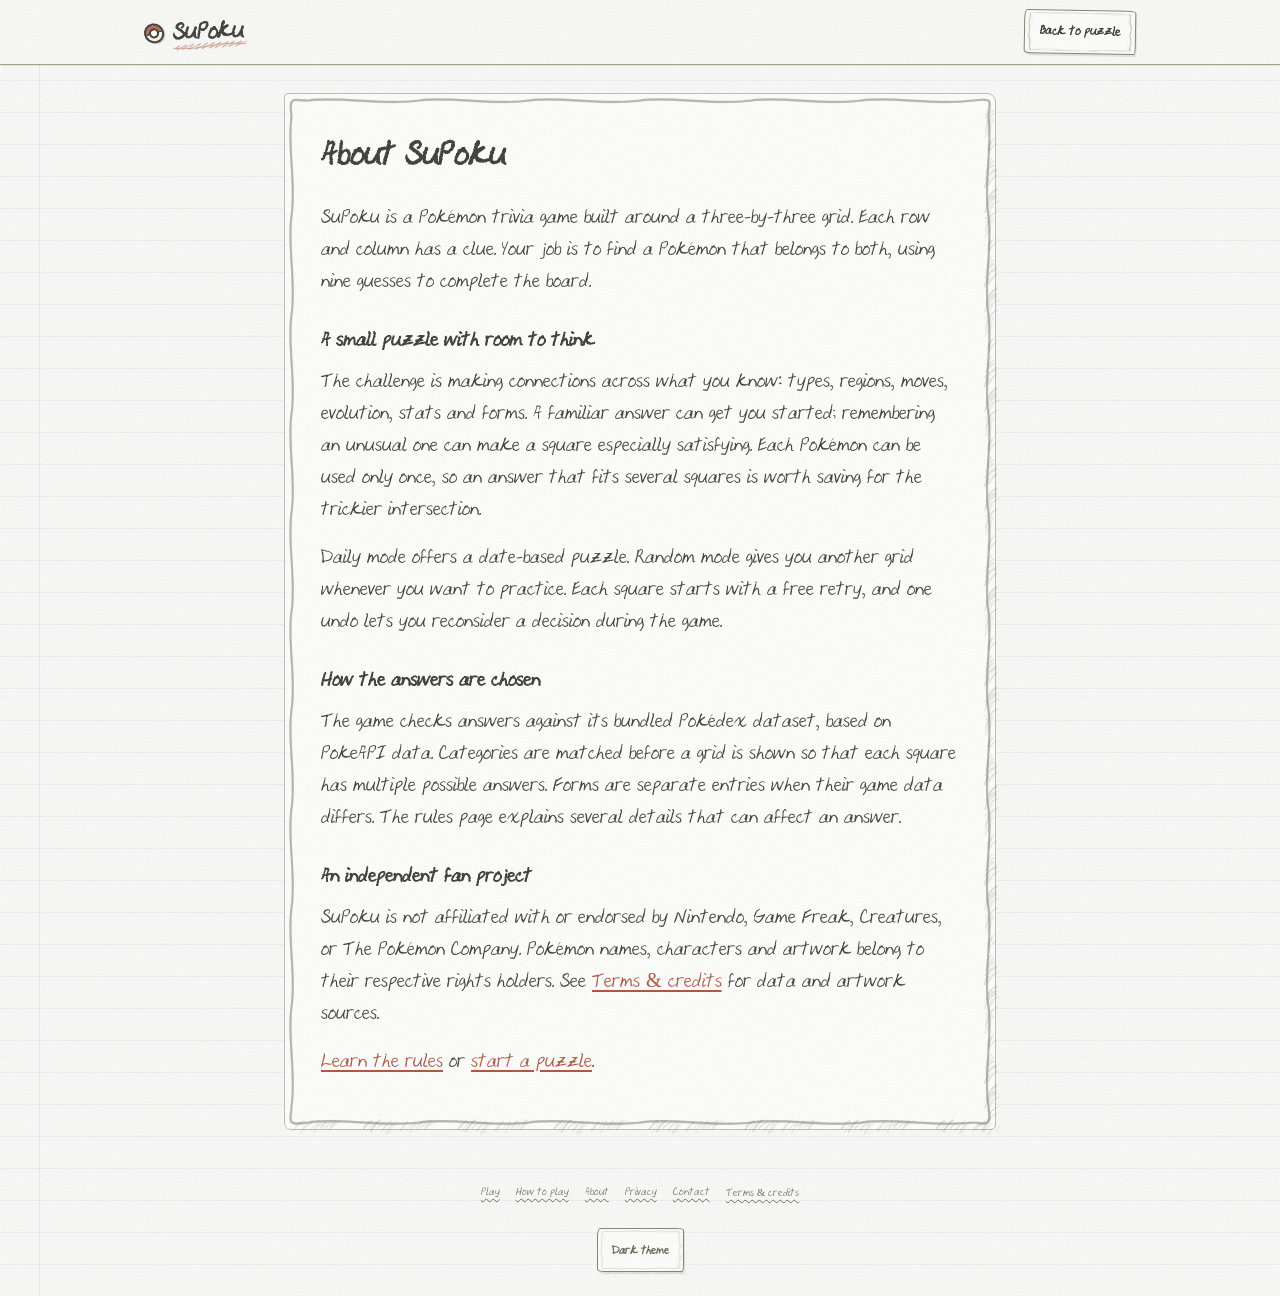
==== commit edb40114: "Serve the site from supoku.net Set the public site URL (canonical links, sitemap and robots.txt) and" ====
--- a/about.html
+++ b/about.html
@@ -3,6 +3,7 @@
 <meta name="viewport" content="width=device-width, initial-scale=1">
 <title>About SuPoku · SuPoku</title>
 <meta name="description" content="An independent Pokémon trivia puzzle with a paper-and-pencil feel.">
+<link rel="canonical" href="https://supoku.net/about.html">
 <script src="theme.js"></script><link rel="stylesheet" href="style.css"></head>
 <body class="info-page"><header class="topbar"><a class="brand" href="index.html"><span class="ball" aria-hidden="true"></span> SuPoku</a><a class="pill" href="index.html">Back to puzzle</a></header>
 <main class="document-page"><article><h1>About SuPoku</h1>
--- a/style.css
+++ b/style.css
@@ -160,11 +160,6 @@
 .corner {
   display: flex; flex-direction: column; align-items: center; justify-content: center;
   gap: 5px;
-}
-.corner .ball { width: 26px; height: 26px; }
-.corner small {
-  font-size: 10px; font-weight: 800; color: var(--muted);
-  letter-spacing: .02em;
 }
 
 /* play squares */
@@ -556,7 +551,6 @@
   .rarity { font-size: 8px; padding: 1px 3px; top: 3px; left: 3px; }
   .cat-icon { width: 25px; height: 25px; }
   .cat-icon-solo { width: 38px; height: 38px; }
-  .corner small { font-size: 9px; }
 }
 @media (max-width: 400px) {
   .topbar { padding-inline: 10px; gap: 6px; }
@@ -918,14 +912,6 @@
   background: var(--scribble-shadow);
   mask: url("assets/doodle-shadow.svg") 0 0 / 18px 18px repeat;
 }
-.corner { position: relative; }
-.corner::after {
-  content: ""; position: absolute; width: 20px; height: 20px;
-  right: 9%; top: 16%; pointer-events: none;
-  background: var(--accent); opacity: .65;
-  mask: url("assets/doodle-star.svg") center / contain no-repeat;
-  transform: rotate(13deg);
-}
 .ball { transform: rotate(-9deg); }
 .pill:not(.is-active) { transform: rotate(1deg); }
 .scorepanel > .undo-card { transform: rotate(-.6deg); }
@@ -1013,7 +999,7 @@
 .done-next { margin: 12px 0 0; }
 .next-daily { margin-top: 2px; }
 
-.sheet-done { overflow-x: hidden; }
+
 .done-answers { text-align: left; }
 .answers-back { font-size: 12px; padding: 6px 12px; margin-bottom: 10px; }
 .answers-title { font-size: 17px !important; margin: 0 0 2px !important; text-align: center; }
@@ -1030,7 +1016,7 @@
   border: 1px solid var(--line); color: var(--ink); font-variant-numeric: tabular-nums;
 }
 
-.sheet-archive { max-width: 400px; overflow-x: hidden; }
+.sheet-archive { max-width: 400px; }
 .sheet-archive h2 { margin: 4px 0 6px; font-size: 21px; }
 .archive-sub { margin: 0 0 14px; color: var(--muted); font-size: 13px; }
 .archive-form { display: flex; align-items: center; gap: 8px; margin-bottom: 14px; flex-wrap: wrap; }
@@ -1060,3 +1046,49 @@
 @media (max-width: 560px) {
   .topbar-actions { flex-wrap: wrap; justify-content: flex-end; }
 }
+
+/* ------------------------------------------------ nine-slice paper frames ---
+ * The squiggly outline and hatched shadow used to be masks stretched to each
+ * panel's full size, so on a big dialog the wobble sat 30-50px inside the edge
+ * and crossed the text. As nine-slice border images, the hand-drawn corners
+ * keep their size and the wobbly edges repeat rather than stretch, so the lines
+ * stay within a fixed --frame distance of the edge at any size and content
+ * padding always clears them. */
+.panel-card, .settings-pop, .sheet, .document-page article {
+  --frame: 22px;
+  --frame-img: url("assets/frames/frame-a-light.svg");
+  --shadow-img: url("assets/frames/shadow-a-light.svg");
+}
+.panel-card, .settings-pop { --frame: 13px; }
+.undo-card { --frame-img: url("assets/frames/frame-b-light.svg"); }
+.sheet { --shadow-img: url("assets/frames/shadow-b-light.svg"); }
+[data-theme="dark"] :is(.panel-card, .settings-pop, .sheet, .document-page article) {
+  --frame-img: url("assets/frames/frame-a-dark.svg");
+  --shadow-img: url("assets/frames/shadow-a-dark.svg");
+}
+[data-theme="dark"] .undo-card { --frame-img: url("assets/frames/frame-b-dark.svg"); }
+[data-theme="dark"] .sheet { --shadow-img: url("assets/frames/shadow-b-dark.svg"); }
+
+.panel-card::after, .settings-pop::after, .sheet::after, .document-page article::after {
+  mask: none; background: none; opacity: .5;
+  border: var(--frame) solid transparent;
+  border-image: var(--frame-img) 24 / var(--frame) round;
+}
+.panel-card:not(.guess-card)::before, .settings-pop::before, .sheet::before, .document-page article::before {
+  mask: none; background: none;
+  border: var(--frame) solid transparent;
+  border-image: var(--shadow-img) 24 / var(--frame) round;
+}
+
+/* Keep text clear of the frame: at least the frame band plus a little air. */
+.sheet { padding: calc(var(--frame) + 8px); }
+.sheet-close { top: 10px; right: 12px; }
+.document-page article { padding: max(calc(var(--frame) + 10px), clamp(18px, 4vw, 36px)); }
+.settings-pop { padding: 16px 18px; }
+.panel-card:not(.guess-card) { padding-inline: 17px; }
+@media (max-width: 400px) {
+  .sheet { padding: calc(var(--frame) + 6px) calc(var(--frame) + 2px); }
+}
+/* Sheets scroll when tall; a shadow hanging past the edge would add a stray
+   scrollbar and scroll away with the content, so keep it inside the edge. */
+.sheet::before { inset: 1px 0 0 2px; }
